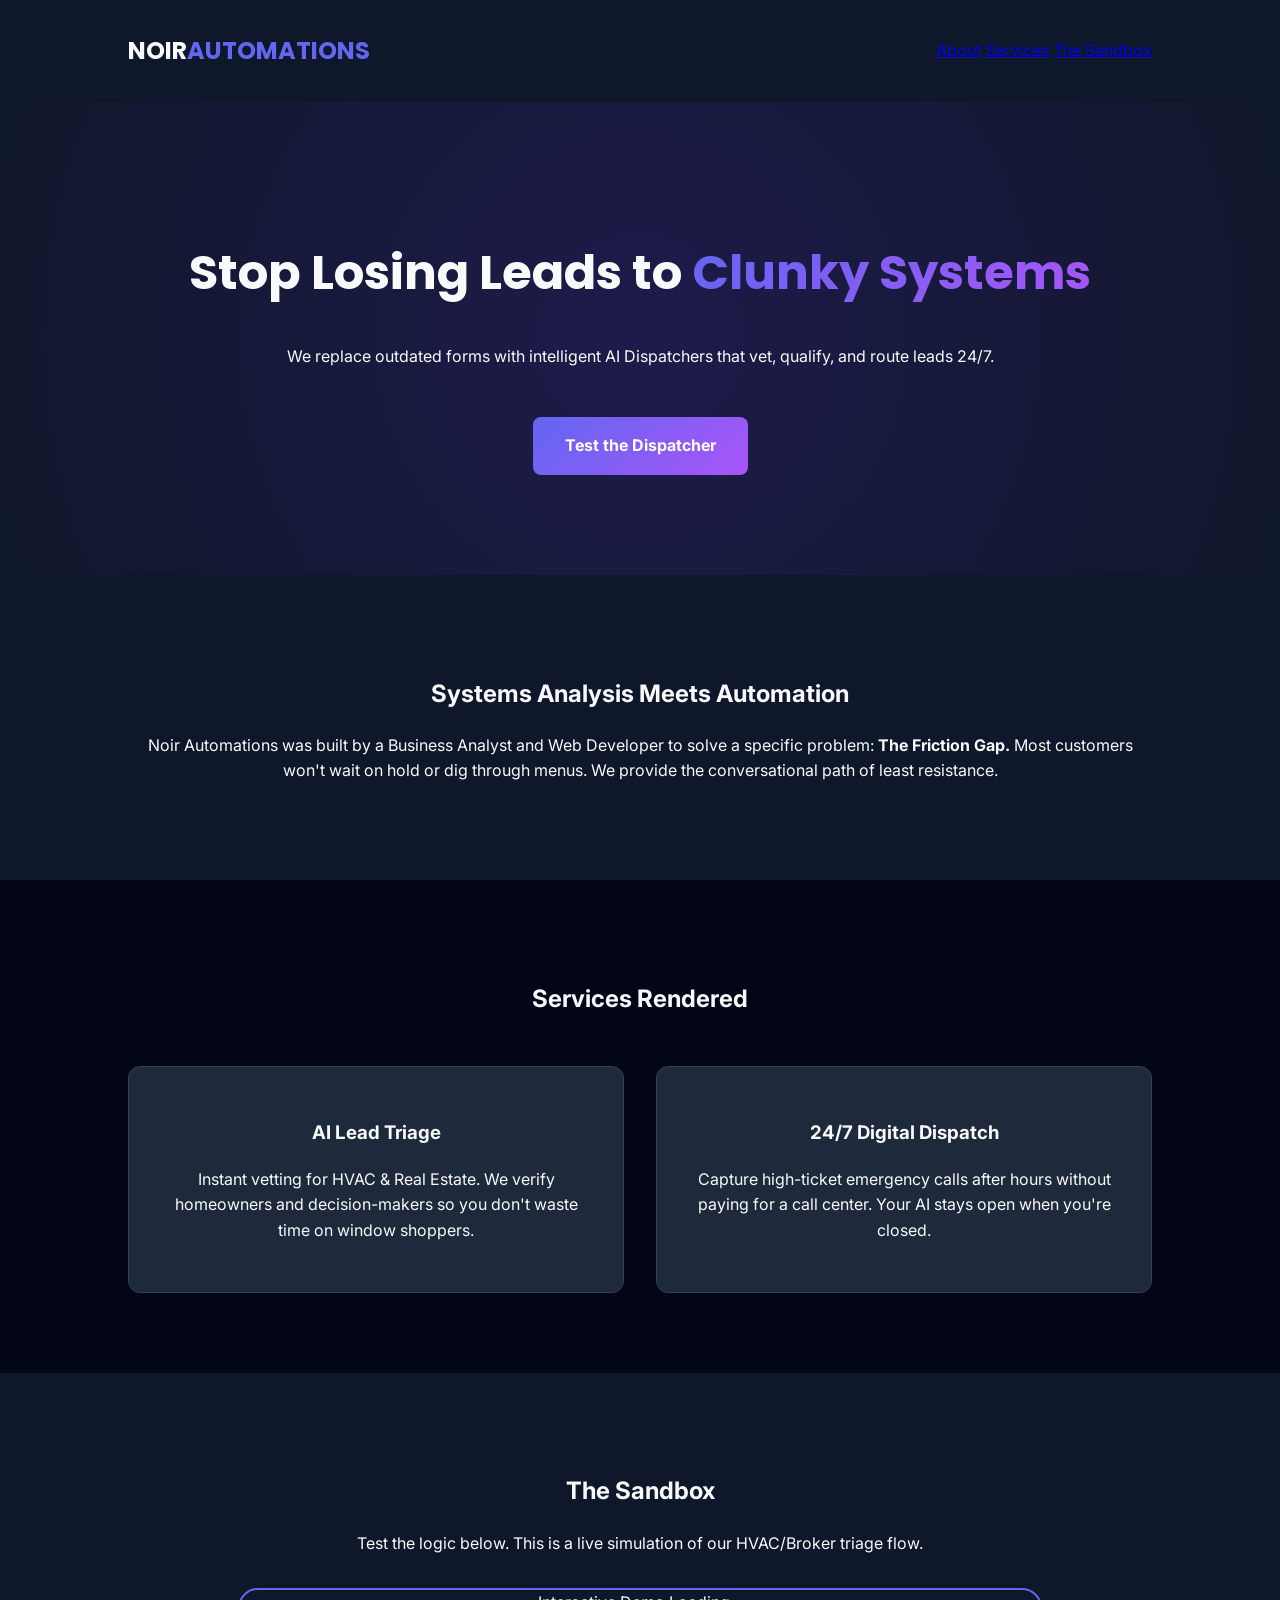
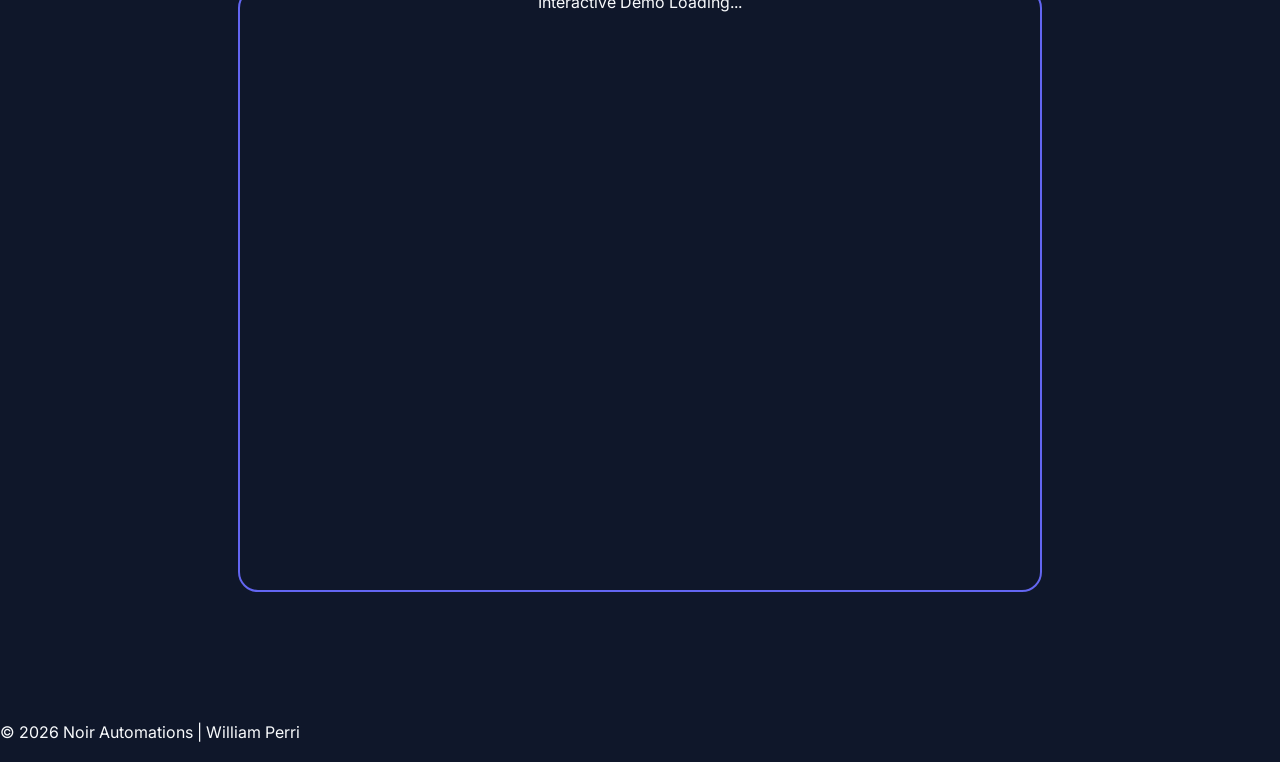
==== index.html @ 8966a221 "First official launch of Noir site" ====
<!DOCTYPE html>
<html lang="en">
<head>
    <meta charset="UTF-8">
    <meta name="viewport" content="width=device-width, initial-scale=1.0">
    <title>Noir Automations | Logic-Driven Lead Dispatch</title>
    <link rel="stylesheet" href="style.css">
    <link href="https://fonts.googleapis.com/css2?family=Inter:wght@400;700&family=Poppins:wght@600&display=swap" rel="stylesheet">
</head>
<body>
    <nav>
        <div class="logo">NOIR<span>AUTOMATIONS</span></div>
        <div class="nav-links">
            <a href="#about">About</a>
            <a href="#services">Services</a>
            <a href="#demo">The Sandbox</a>
        </div>
    </nav>

    <header class="hero">
        <h1>Stop Losing Leads to <span class="highlight">Clunky Systems</span></h1>
        <p>We replace outdated forms with intelligent AI Dispatchers that vet, qualify, and route leads 24/7.</p>
        <a href="#demo" class="btn">Test the Dispatcher</a>
    </header>

    <section id="about" class="section">
        <h2>Systems Analysis Meets Automation</h2>
        <p>Noir Automations was built by a Business Analyst and Web Developer to solve a specific problem: <strong>The Friction Gap.</strong> Most customers won't wait on hold or dig through menus. We provide the conversational path of least resistance.</p>
    </section>

    <section id="services" class="section bg-alt">
        <h2>Services Rendered</h2>
        <div class="grid">
            <div class="card">
                <h3>AI Lead Triage</h3>
                <p>Instant vetting for HVAC & Real Estate. We verify homeowners and decision-makers so you don't waste time on window shoppers.</p>
            </div>
            <div class="card">
                <h3>24/7 Digital Dispatch</h3>
                <p>Capture high-ticket emergency calls after hours without paying for a call center. Your AI stays open when you're closed.</p>
            </div>
        </div>
    </section>

    <section id="demo" class="section">
        <h2>The Sandbox</h2>
        <p>Test the logic below. This is a live simulation of our HVAC/Broker triage flow.</p>
        <div class="bot-container">
            <div id="voiceflow-demo">Interactive Demo Loading...</div>
        </div>
    </section>

    <footer>
        <p>&copy; 2026 Noir Automations | William Perri</p>
    </footer>
</body>
</html>
---- style.css ----
:root {
    --bg: #0f172a;
    --card: #1e293b;
    --accent: #6366f1;
    --text: #f8fafc;
    --gradient: linear-gradient(135deg, #6366f1 0%, #a855f7 100%);
}

body {
    background-color: var(--bg);
    color: var(--text);
    font-family: 'Inter', sans-serif;
    margin: 0;
    line-height: 1.6;
}

nav {
    display: flex;
    justify-content: space-between;
    padding: 2rem 10%;
    align-items: center;
}

.logo { font-size: 1.5rem; font-weight: bold; font-family: 'Poppins'; }
.logo span { color: var(--accent); }

.hero {
    text-align: center;
    padding: 100px 10%;
    background: radial-gradient(circle at center, #1e1b4b 0%, #0f172a 100%);
}

h1 { font-size: 3rem; font-family: 'Poppins'; }
.highlight { background: var(--gradient); -webkit-background-clip: text; -webkit-text-fill-color: transparent; }

.section { padding: 80px 10%; text-align: center; }
.bg-alt { background-color: #020617; }

.grid { display: grid; grid-template-columns: 1fr 1fr; gap: 2rem; margin-top: 3rem; }
.card { background: var(--card); padding: 2rem; border-radius: 12px; border: 1px solid #334155; }

.bot-container {
    max-width: 800px;
    height: 600px;
    margin: 2rem auto;
    border: 2px solid var(--accent);
    border-radius: 20px;
    overflow: hidden;
}

.btn {
    display: inline-block;
    padding: 1rem 2rem;
    background: var(--gradient);
    color: white;
    text-decoration: none;
    border-radius: 8px;
    font-weight: bold;
    margin-top: 2rem;
}
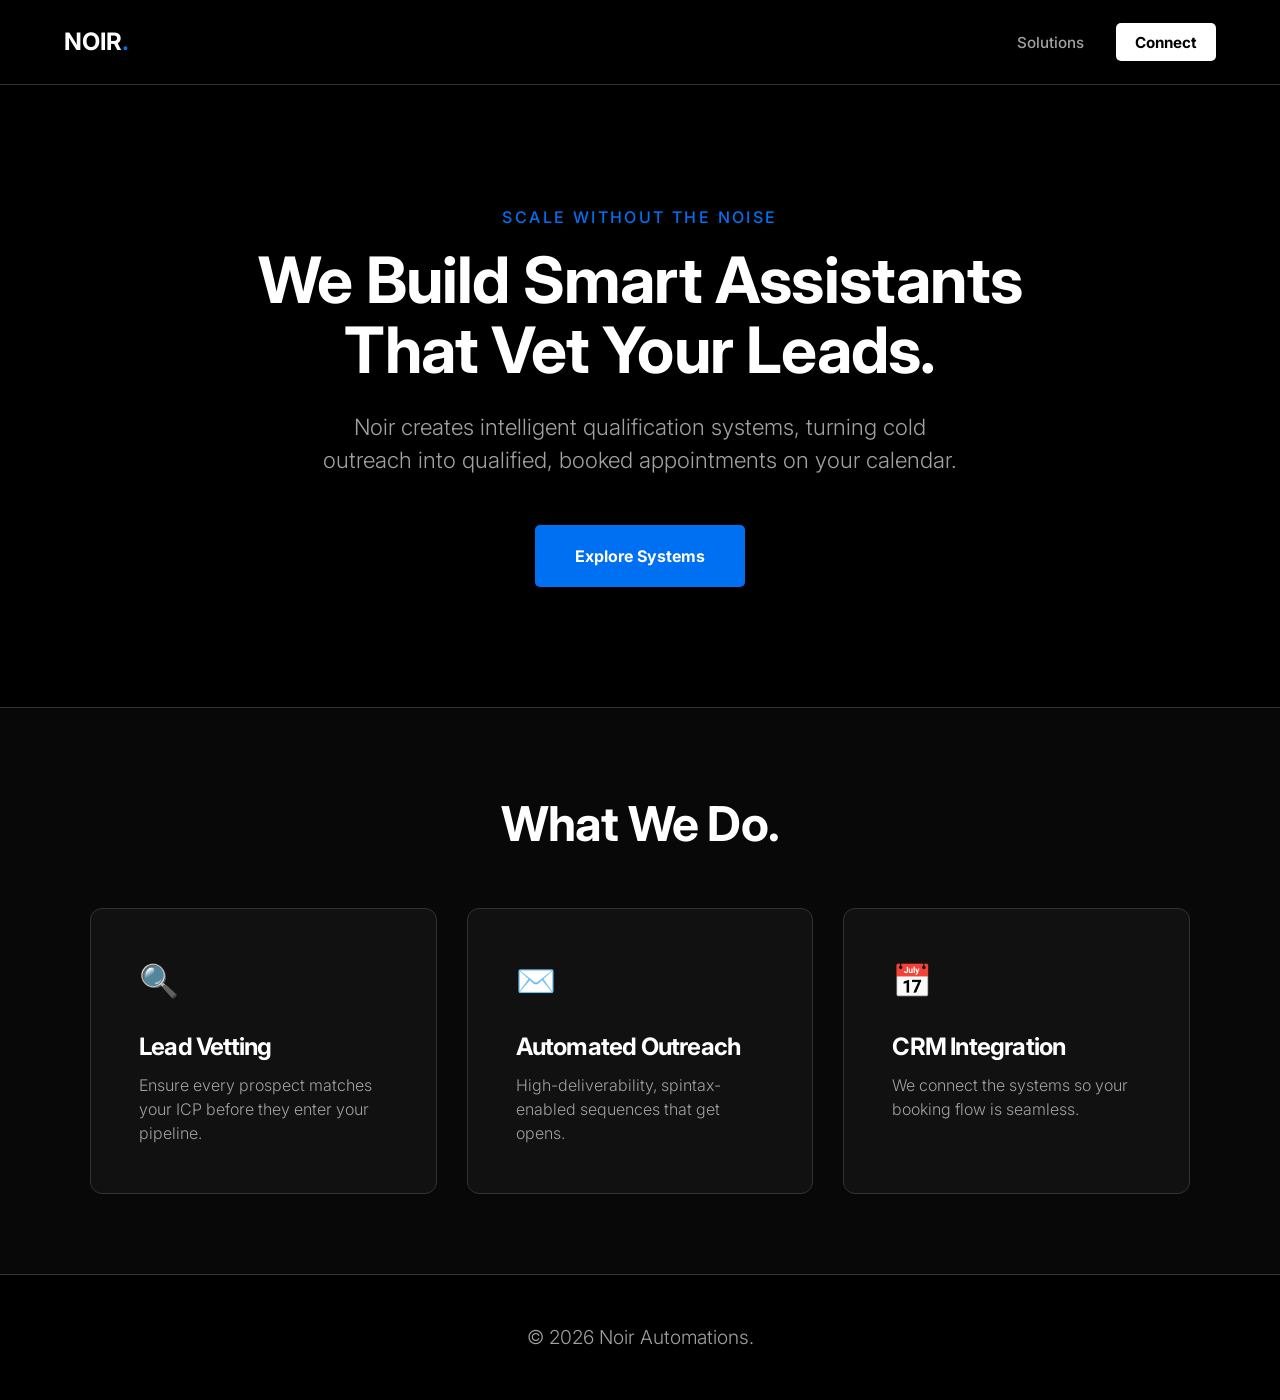
==== commit bc8ff0cb: "Applied Premium Sleek (Vercel) theme" ====
--- a/index.html
+++ b/index.html
@@ -3,55 +3,55 @@
 <head>
     <meta charset="UTF-8">
     <meta name="viewport" content="width=device-width, initial-scale=1.0">
-    <title>Noir Automations | Logic-Driven Lead Dispatch</title>
+    <title>Noir Automations | Intelligent Lead Qualification</title>
+    <link rel="preconnect" href="https://fonts.googleapis.com">
+    <link rel="preconnect" href="https://fonts.gstatic.com" crossorigin>
+    <link href="https://fonts.googleapis.com/css2?family=Inter:wght@300;500;700&display=swap" rel="stylesheet">
     <link rel="stylesheet" href="style.css">
-    <link href="https://fonts.googleapis.com/css2?family=Inter:wght@400;700&family=Poppins:wght@600&display=swap" rel="stylesheet">
 </head>
 <body>
-    <nav>
-        <div class="logo">NOIR<span>AUTOMATIONS</span></div>
-        <div class="nav-links">
-            <a href="#about">About</a>
-            <a href="#services">Services</a>
-            <a href="#demo">The Sandbox</a>
-        </div>
-    </nav>
-
-    <header class="hero">
-        <h1>Stop Losing Leads to <span class="highlight">Clunky Systems</span></h1>
-        <p>We replace outdated forms with intelligent AI Dispatchers that vet, qualify, and route leads 24/7.</p>
-        <a href="#demo" class="btn">Test the Dispatcher</a>
+    <header>
+        <nav>
+            <div class="logo">NOIR<span class="dot">.</span></div>
+            <ul>
+                <li><a href="#services">Solutions</a></li>
+                <li><a href="#contact" class="nav-cta">Connect</a></li>
+            </ul>
+        </nav>
     </header>
 
-    <section id="about" class="section">
-        <h2>Systems Analysis Meets Automation</h2>
-        <p>Noir Automations was built by a Business Analyst and Web Developer to solve a specific problem: <strong>The Friction Gap.</strong> Most customers won't wait on hold or dig through menus. We provide the conversational path of least resistance.</p>
+    <section class="hero">
+        <span class="tagline">Scale Without The Noise</span>
+        <h1>We Build Smart Assistants That Vet Your Leads.</h1>
+        <p>Noir creates intelligent qualification systems, turning cold outreach into qualified, booked appointments on your calendar.</p>
+        <div class="hero-btns">
+            <a href="#contact" class="main-cta">Explore Systems</a>
+        </div>
     </section>
 
-    <section id="services" class="section bg-alt">
-        <h2>Services Rendered</h2>
+    <section id="services" class="services">
+        <h2>What We Do.</h2>
         <div class="grid">
             <div class="card">
-                <h3>AI Lead Triage</h3>
-                <p>Instant vetting for HVAC & Real Estate. We verify homeowners and decision-makers so you don't waste time on window shoppers.</p>
+                <div class="icon">🔍</div>
+                <h3>Lead Vetting</h3>
+                <p>Ensure every prospect matches your ICP before they enter your pipeline.</p>
             </div>
             <div class="card">
-                <h3>24/7 Digital Dispatch</h3>
-                <p>Capture high-ticket emergency calls after hours without paying for a call center. Your AI stays open when you're closed.</p>
+                <div class="icon">✉️</div>
+                <h3>Automated Outreach</h3>
+                <p>High-deliverability, spintax-enabled sequences that get opens.</p>
+            </div>
+            <div class="card">
+                <div class="icon">📅</div>
+                <h3>CRM Integration</h3>
+                <p>We connect the systems so your booking flow is seamless.</p>
             </div>
         </div>
     </section>
 
-    <section id="demo" class="section">
-        <h2>The Sandbox</h2>
-        <p>Test the logic below. This is a live simulation of our HVAC/Broker triage flow.</p>
-        <div class="bot-container">
-            <div id="voiceflow-demo">Interactive Demo Loading...</div>
-        </div>
-    </section>
-
-    <footer>
-        <p>&copy; 2026 Noir Automations | William Perri</p>
+    <footer id="contact">
+        <p>&copy; 2026 Noir Automations.</p>
     </footer>
 </body>
 </html>
--- a/style.css
+++ b/style.css
@@ -1,60 +1,58 @@
 :root {
-    --bg: #0f172a;
-    --card: #1e293b;
-    --accent: #6366f1;
-    --text: #f8fafc;
-    --gradient: linear-gradient(135deg, #6366f1 0%, #a855f7 100%);
+    /* Premium Sleek Palette */
+    --bg: #000000;
+    --card-bg: #111111;
+    --text-primary: #ffffff;
+    --text-secondary: #a1a1a1;
+    --accent: #0070f3; /* Electric Blue */
+    --border: #333333;
+}
+
+* {
+    box-sizing: border-box;
+    margin: 0;
+    padding: 0;
 }
 
 body {
     background-color: var(--bg);
-    color: var(--text);
+    color: var(--text-primary);
     font-family: 'Inter', sans-serif;
-    margin: 0;
-    line-height: 1.6;
+    line-height: 1.5;
+    -webkit-font-smoothing: antialiased;
 }
 
-nav {
-    display: flex;
-    justify-content: space-between;
-    padding: 2rem 10%;
-    align-items: center;
-}
+/* Typography Details */
+h1, h2, h3 { font-weight: 700; letter-spacing: -0.05rem; }
+h1 { font-size: 4rem; max-width: 900px; margin: 0 auto 1.5rem; line-height: 1.1; }
+h2 { font-size: 3rem; text-align: center; margin-bottom: 3rem; }
+p { color: var(--text-secondary); font-weight: 300; font-size: 1.2rem; }
 
-.logo { font-size: 1.5rem; font-weight: bold; font-family: 'Poppins'; }
-.logo span { color: var(--accent); }
+/* Navigation */
+nav { display: flex; justify-content: space-between; padding: 1.5rem 5%; align-items: center; border-bottom: 1px solid var(--border); }
+.logo { font-size: 1.5rem; font-weight: 700; color: var(--text-primary); }
+.logo .dot { color: var(--accent); }
+nav ul { list-style: none; display: flex; gap: 2rem; align-items: center; }
+nav a { text-decoration: none; color: var(--text-secondary); font-size: 0.95rem; font-weight: 500; transition: color 0.3s; }
+nav a:hover { color: var(--text-primary); }
+nav .nav-cta { background: var(--text-primary); color: var(--bg); padding: 0.6rem 1.2rem; border-radius: 5px; font-weight: 700; }
 
-.hero {
-    text-align: center;
-    padding: 100px 10%;
-    background: radial-gradient(circle at center, #1e1b4b 0%, #0f172a 100%);
-}
+/* Hero Section */
+.hero { text-align: center; padding: 120px 5%; display: flex; flex-direction: column; align-items: center; }
+.hero p { max-width: 650px; margin-bottom: 3rem; font-size: 1.4rem;}
+.tagline { color: var(--accent); font-weight: 500; font-size: 1rem; text-transform: uppercase; letter-spacing: 0.15rem; margin-bottom: 1rem; }
+.hero-btns { display: flex; gap: 1rem; }
+.main-cta { background: var(--accent); color: white; padding: 1.2rem 2.5rem; text-decoration: none; border-radius: 5px; font-weight: 700; transition: background 0.3s; }
+.main-cta:hover { background: #0056b3; }
 
-h1 { font-size: 3rem; font-family: 'Poppins'; }
-.highlight { background: var(--gradient); -webkit-background-clip: text; -webkit-text-fill-color: transparent; }
+/* Services Grid */
+.services { padding: 80px 5%; background-color: #080808; border-top: 1px solid var(--border); }
+.grid { display: grid; grid-template-columns: repeat(auto-fit, minmax(300px, 1fr)); gap: 30px; width: 100%; max-width: 1100px; margin: 0 auto; }
+.card { background: var(--card-bg); padding: 3rem; border-radius: 12px; border: 1px solid var(--border); transition: transform 0.3s, border-color 0.3s; }
+.card:hover { transform: translateY(-5px); border-color: var(--accent); }
+.card .icon { font-size: 2rem; margin-bottom: 1.5rem; }
+.card h3 { font-size: 1.5rem; margin-bottom: 0.5rem; }
+.card p { font-size: 1rem; }
 
-.section { padding: 80px 10%; text-align: center; }
-.bg-alt { background-color: #020617; }
-
-.grid { display: grid; grid-template-columns: 1fr 1fr; gap: 2rem; margin-top: 3rem; }
-.card { background: var(--card); padding: 2rem; border-radius: 12px; border: 1px solid #334155; }
-
-.bot-container {
-    max-width: 800px;
-    height: 600px;
-    margin: 2rem auto;
-    border: 2px solid var(--accent);
-    border-radius: 20px;
-    overflow: hidden;
-}
-
-.btn {
-    display: inline-block;
-    padding: 1rem 2rem;
-    background: var(--gradient);
-    color: white;
-    text-decoration: none;
-    border-radius: 8px;
-    font-weight: bold;
-    margin-top: 2rem;
-}
+/* Footer */
+footer { text-align: center; padding: 3rem; border-top: 1px solid var(--border); color: var(--text-secondary); font-size: 0.9rem;}
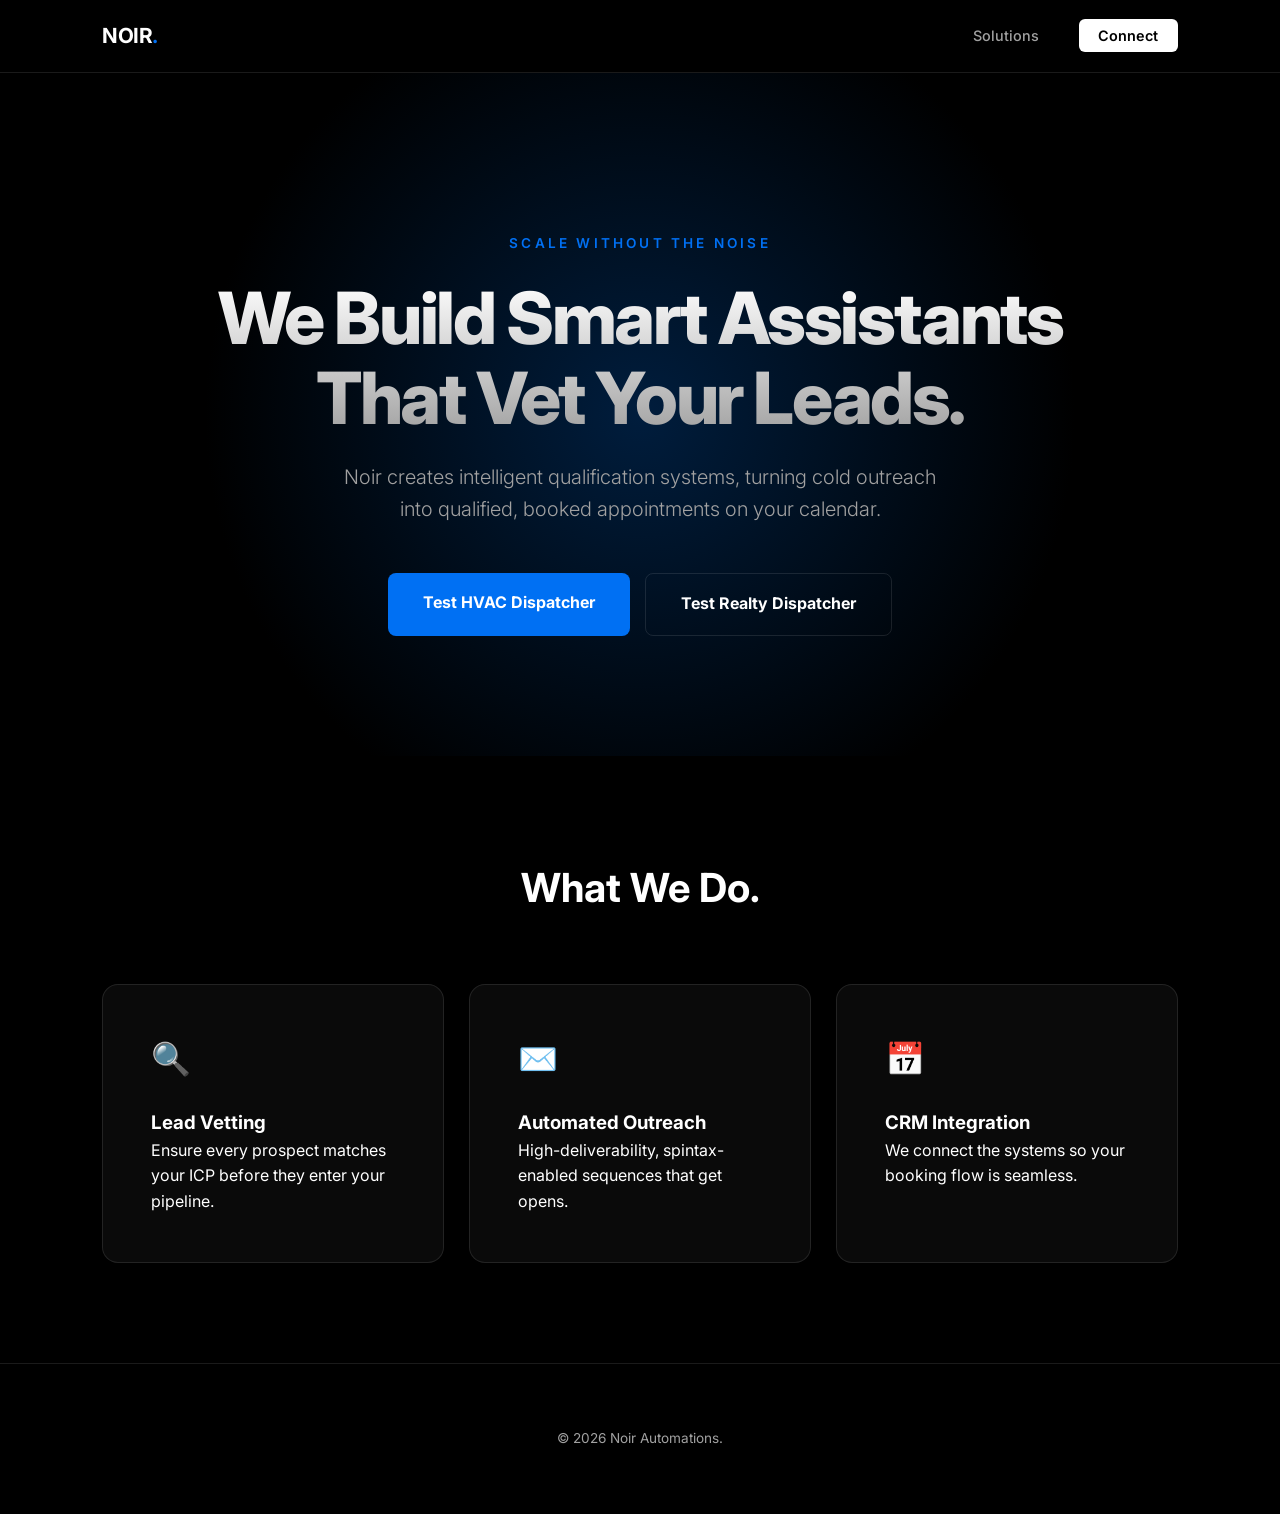
==== commit 249379cd: "Created dedicated HVAC testing lab" ====
--- a/index.html
+++ b/index.html
@@ -25,7 +25,8 @@
         <h1>We Build Smart Assistants That Vet Your Leads.</h1>
         <p>Noir creates intelligent qualification systems, turning cold outreach into qualified, booked appointments on your calendar.</p>
         <div class="hero-btns">
-            <a href="#contact" class="main-cta">Explore Systems</a>
+            <a href="hvac.html" class="main-cta">Test HVAC Dispatcher</a>
+            <a href="realty.html" class="main-cta secondary">Test Realty Dispatcher</a>
         </div>
     </section>
 
--- a/style.css
+++ b/style.css
@@ -1,58 +1,198 @@
 :root {
-    /* Premium Sleek Palette */
+    /* Premium Noir Palette */
     --bg: #000000;
-    --card-bg: #111111;
+    --card-bg: #0a0a0a;
     --text-primary: #ffffff;
     --text-secondary: #a1a1a1;
-    --accent: #0070f3; /* Electric Blue */
-    --border: #333333;
+    --accent: #0070f3;
+    --border: rgba(255, 255, 255, 0.1);
 }
 
 * {
     box-sizing: border-box;
     margin: 0;
     padding: 0;
+    scroll-behavior: smooth;
 }
 
 body {
     background-color: var(--bg);
     color: var(--text-primary);
     font-family: 'Inter', sans-serif;
-    line-height: 1.5;
+    line-height: 1.6;
     -webkit-font-smoothing: antialiased;
+    overflow-x: hidden;
 }
 
-/* Typography Details */
-h1, h2, h3 { font-weight: 700; letter-spacing: -0.05rem; }
-h1 { font-size: 4rem; max-width: 900px; margin: 0 auto 1.5rem; line-height: 1.1; }
-h2 { font-size: 3rem; text-align: center; margin-bottom: 3rem; }
-p { color: var(--text-secondary); font-weight: 300; font-size: 1.2rem; }
+/* Header & Nav */
+header {
+    position: sticky;
+    top: 0;
+    z-index: 1000;
+    background: rgba(0, 0, 0, 0.8);
+    backdrop-filter: blur(12px);
+    -webkit-backdrop-filter: blur(12px);
+    border-bottom: 1px solid var(--border);
+}
 
-/* Navigation */
-nav { display: flex; justify-content: space-between; padding: 1.5rem 5%; align-items: center; border-bottom: 1px solid var(--border); }
-.logo { font-size: 1.5rem; font-weight: 700; color: var(--text-primary); }
+nav {
+    display: flex;
+    justify-content: space-between;
+    padding: 1.2rem 8%;
+    align-items: center;
+    max-width: 1400px;
+    margin: 0 auto;
+}
+
+.logo {
+    font-size: 1.3rem;
+    font-weight: 700;
+    letter-spacing: -0.5px;
+}
+
 .logo .dot { color: var(--accent); }
-nav ul { list-style: none; display: flex; gap: 2rem; align-items: center; }
-nav a { text-decoration: none; color: var(--text-secondary); font-size: 0.95rem; font-weight: 500; transition: color 0.3s; }
+
+nav ul { list-style: none; display: flex; gap: 2.5rem; align-items: center; }
+
+nav a {
+    text-decoration: none;
+    color: var(--text-secondary);
+    font-size: 0.9rem;
+    font-weight: 500;
+    transition: color 0.3s;
+}
+
 nav a:hover { color: var(--text-primary); }
-nav .nav-cta { background: var(--text-primary); color: var(--bg); padding: 0.6rem 1.2rem; border-radius: 5px; font-weight: 700; }
+
+.nav-cta {
+    background: var(--text-primary);
+    color: var(--bg) !important;
+    padding: 0.5rem 1.2rem;
+    border-radius: 6px;
+    font-weight: 600;
+}
 
 /* Hero Section */
-.hero { text-align: center; padding: 120px 5%; display: flex; flex-direction: column; align-items: center; }
-.hero p { max-width: 650px; margin-bottom: 3rem; font-size: 1.4rem;}
-.tagline { color: var(--accent); font-weight: 500; font-size: 1rem; text-transform: uppercase; letter-spacing: 0.15rem; margin-bottom: 1rem; }
-.hero-btns { display: flex; gap: 1rem; }
-.main-cta { background: var(--accent); color: white; padding: 1.2rem 2.5rem; text-decoration: none; border-radius: 5px; font-weight: 700; transition: background 0.3s; }
-.main-cta:hover { background: #0056b3; }
+.hero {
+    text-align: center;
+    padding: 160px 5% 120px;
+    display: flex;
+    flex-direction: column;
+    align-items: center;
+    background: radial-gradient(circle at center, #001d3d 0%, #000000 60%);
+}
 
-/* Services Grid */
-.services { padding: 80px 5%; background-color: #080808; border-top: 1px solid var(--border); }
-.grid { display: grid; grid-template-columns: repeat(auto-fit, minmax(300px, 1fr)); gap: 30px; width: 100%; max-width: 1100px; margin: 0 auto; }
-.card { background: var(--card-bg); padding: 3rem; border-radius: 12px; border: 1px solid var(--border); transition: transform 0.3s, border-color 0.3s; }
-.card:hover { transform: translateY(-5px); border-color: var(--accent); }
-.card .icon { font-size: 2rem; margin-bottom: 1.5rem; }
-.card h3 { font-size: 1.5rem; margin-bottom: 0.5rem; }
-.card p { font-size: 1rem; }
+.tagline {
+    color: var(--accent);
+    font-weight: 600;
+    font-size: 0.85rem;
+    text-transform: uppercase;
+    letter-spacing: 0.2rem;
+    margin-bottom: 1.5rem;
+}
 
-/* Footer */
-footer { text-align: center; padding: 3rem; border-top: 1px solid var(--border); color: var(--text-secondary); font-size: 0.9rem;}
+h1 {
+    font-size: 4.5rem;
+    font-weight: 800;
+    letter-spacing: -0.15rem;
+    line-height: 1.1;
+    margin-bottom: 1.5rem;
+    max-width: 900px;
+    background: linear-gradient(180deg, #FFFFFF 0%, #a1a1a1 100%);
+    -webkit-background-clip: text;
+    -webkit-text-fill-color: transparent;
+}
+
+.hero p {
+    color: var(--text-secondary);
+    max-width: 600px;
+    margin-bottom: 3rem;
+    font-size: 1.25rem;
+    font-weight: 300;
+}
+
+/* Dual Button Styling */
+.hero-btns {
+    display: flex;
+    gap: 15px;
+    justify-content: center;
+}
+
+.main-cta {
+    background: var(--accent);
+    color: white;
+    padding: 1.1rem 2.2rem;
+    text-decoration: none;
+    border-radius: 8px;
+    font-weight: 700;
+    transition: all 0.3s cubic-bezier(0.4, 0, 0.2, 1);
+}
+
+.main-cta:hover {
+    transform: translateY(-3px);
+    box-shadow: 0 12px 30px rgba(0, 112, 243, 0.4);
+}
+
+.main-cta.secondary {
+    background: transparent;
+    border: 1px solid var(--border);
+    color: var(--text-primary);
+}
+
+.main-cta.secondary:hover {
+    background: rgba(255, 255, 255, 0.05);
+    border-color: var(--text-primary);
+    box-shadow: none;
+}
+
+/* Services Section */
+.services {
+    padding: 100px 8%;
+}
+
+h2 {
+    font-size: 2.5rem;
+    text-align: center;
+    margin-bottom: 4rem;
+}
+
+.grid {
+    display: grid;
+    grid-template-columns: repeat(auto-fit, minmax(300px, 1fr));
+    gap: 25px;
+    max-width: 1200px;
+    margin: 0 auto;
+}
+
+.card {
+    background: var(--card-bg);
+    padding: 3rem;
+    border-radius: 16px;
+    border: 1px solid var(--border);
+    transition: all 0.4s ease;
+}
+
+.card:hover {
+    border-color: var(--accent);
+    transform: translateY(-8px);
+}
+
+.icon { font-size: 2rem; margin-bottom: 1.5rem; display: block; }
+
+footer {
+    text-align: center;
+    padding: 4rem;
+    border-top: 1px solid var(--border);
+    color: var(--text-secondary);
+    font-size: 0.85rem;
+}
+
+/* Mobile Responsiveness */
+@media (max-width: 768px) {
+    h1 { font-size: 2.8rem; }
+    .hero-btns {
+        flex-direction: column;
+        width: 100%;
+        max-width: 300px;
+    }
+}
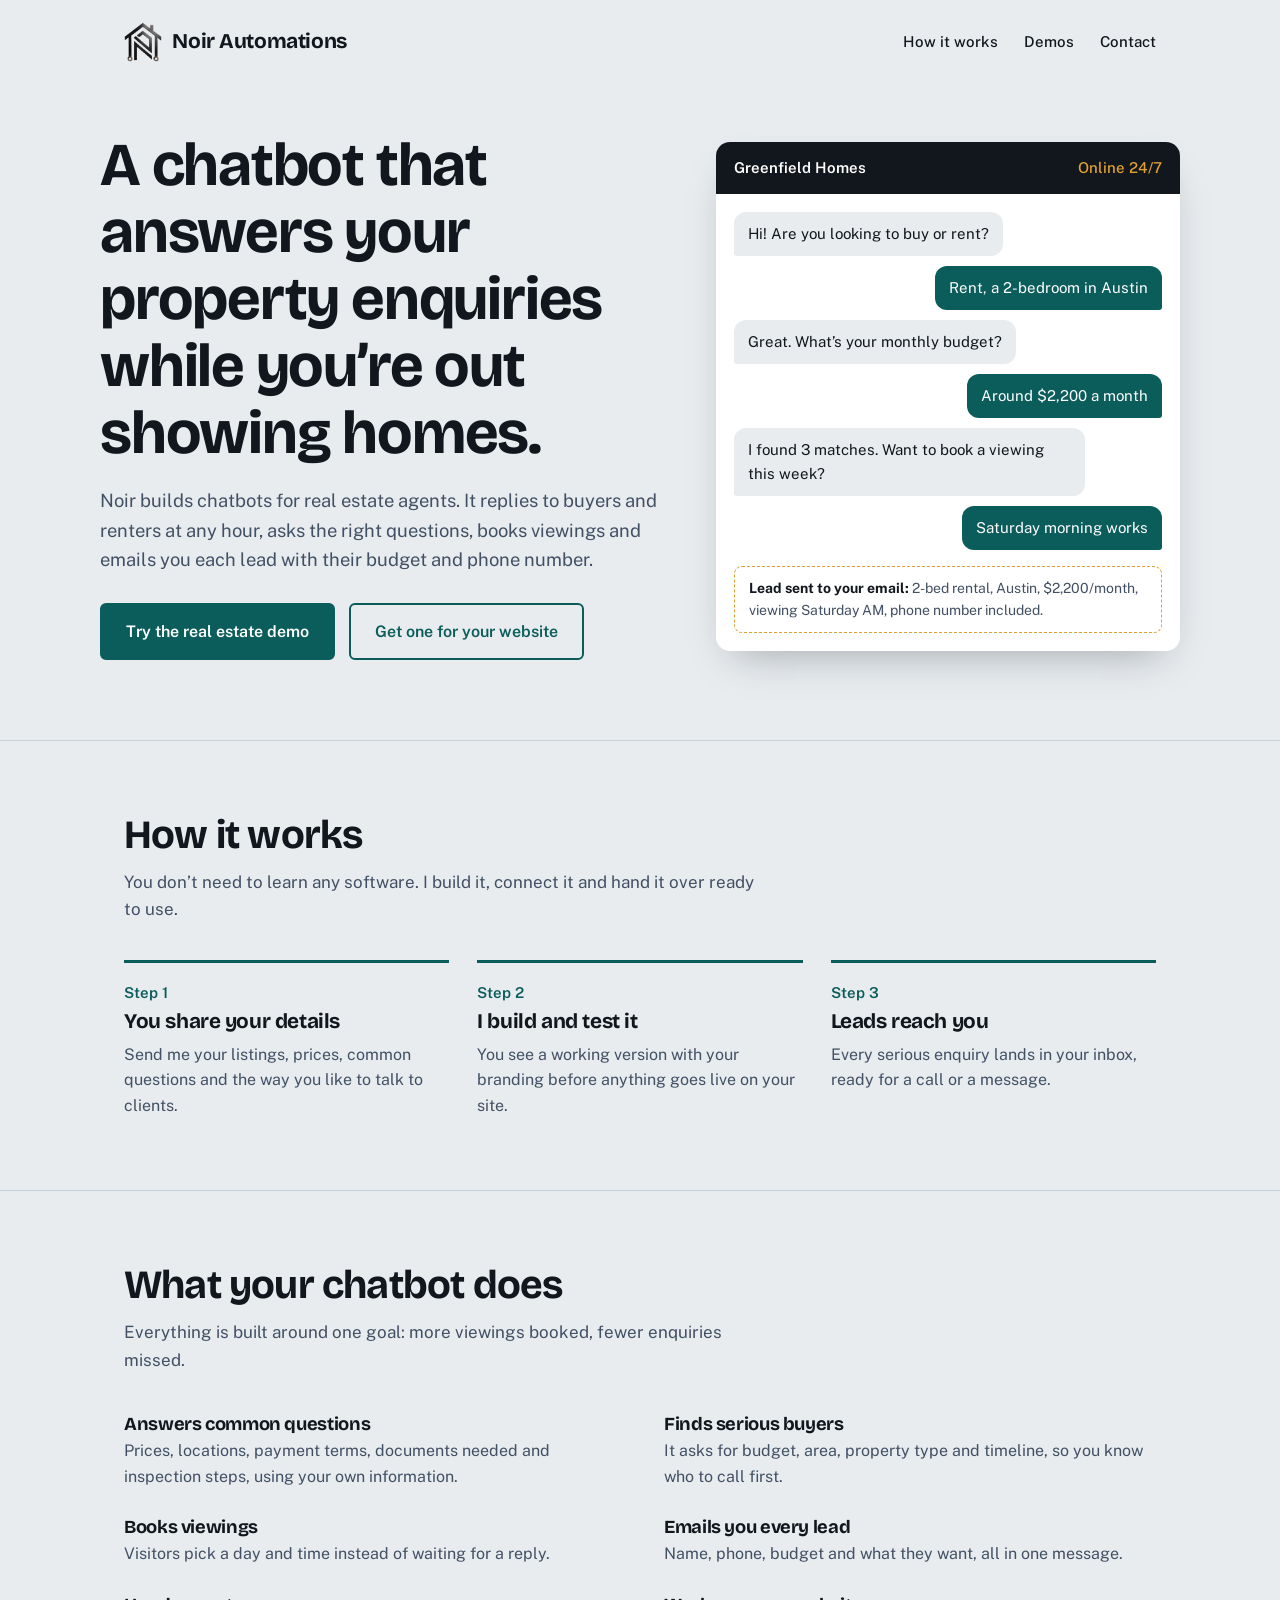
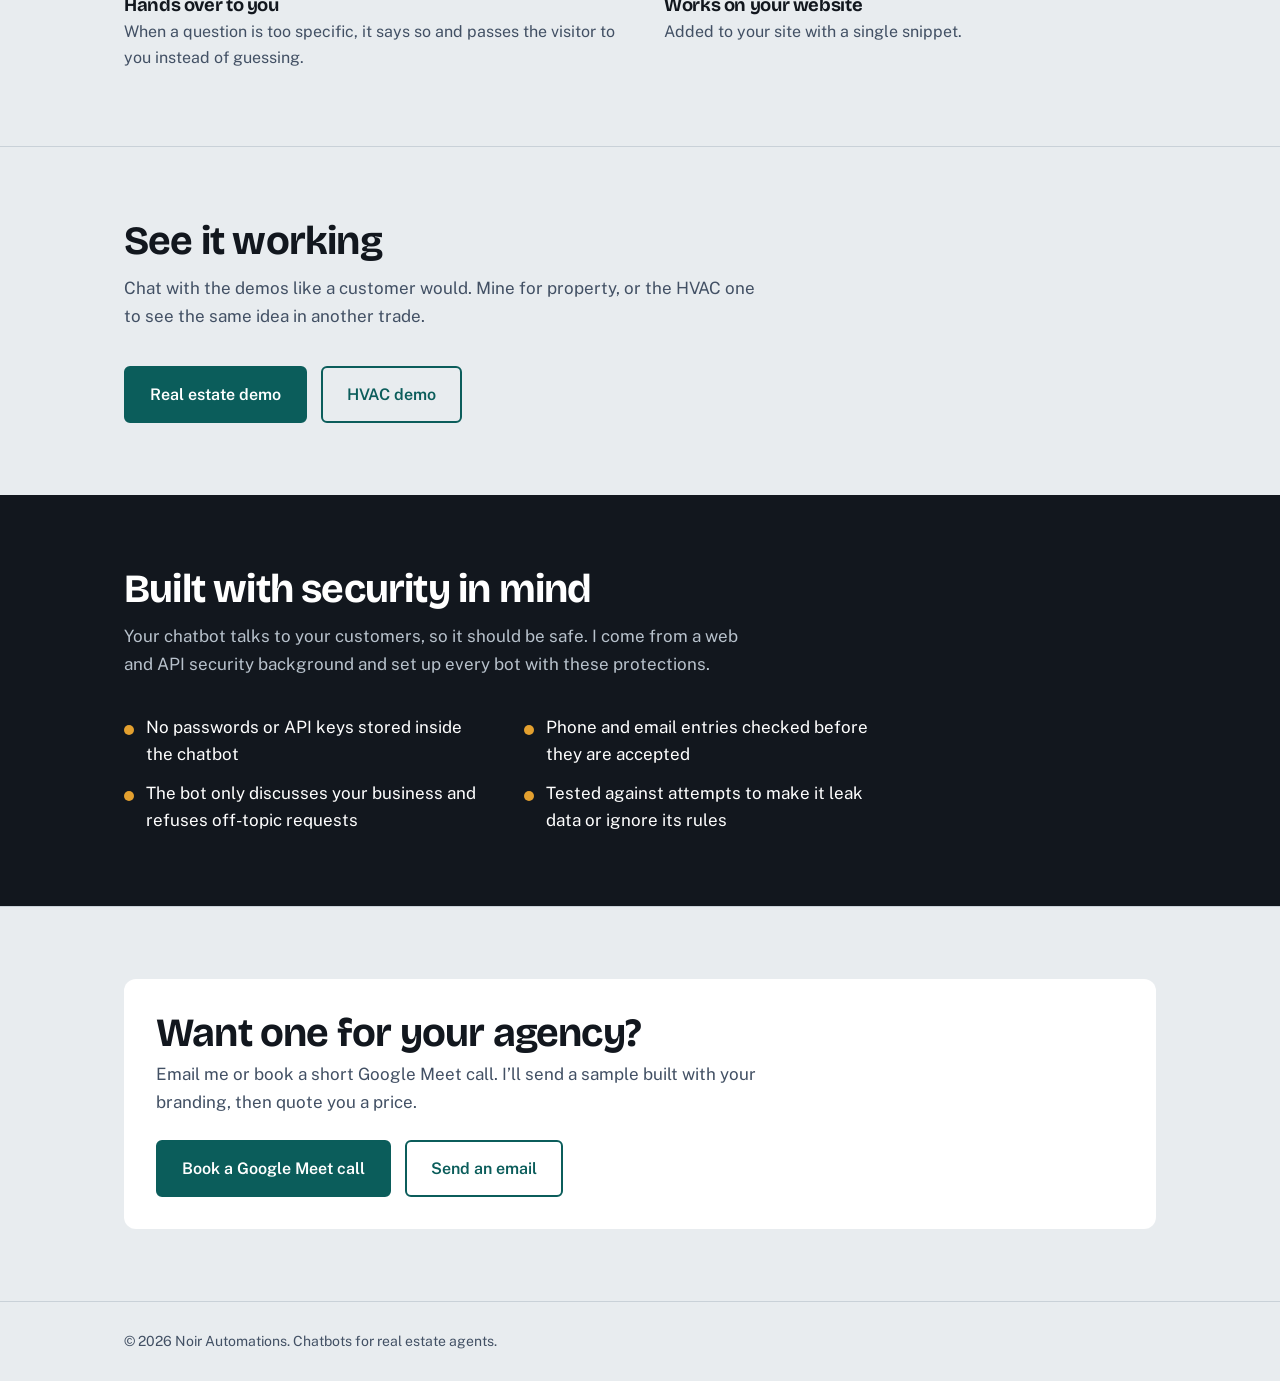
==== commit 1068a645: "Add redefined index and logo" ====
--- a/index.html
+++ b/index.html
@@ -1,58 +1,184 @@
 <!DOCTYPE html>
 <html lang="en">
 <head>
-    <meta charset="UTF-8">
-    <meta name="viewport" content="width=device-width, initial-scale=1.0">
-    <title>Noir Automations | Intelligent Lead Qualification</title>
-    <link rel="preconnect" href="https://fonts.googleapis.com">
-    <link rel="preconnect" href="https://fonts.gstatic.com" crossorigin>
-    <link href="https://fonts.googleapis.com/css2?family=Inter:wght@300;500;700&display=swap" rel="stylesheet">
-    <link rel="stylesheet" href="style.css">
+<meta charset="utf-8">
+<meta name="viewport" content="width=device-width, initial-scale=1">
+<title>Noir Automations | Chatbots for Real Estate Agents</title>
+<meta name="description" content="A chatbot for your website that answers property enquiries 24/7, qualifies buyers and renters, books viewings and emails you every lead.">
+<link rel="preconnect" href="https://fonts.googleapis.com">
+<link rel="preconnect" href="https://fonts.gstatic.com" crossorigin>
+<link href="https://fonts.googleapis.com/css2?family=Bricolage+Grotesque:opsz,wght@12..96,500;12..96,700&family=Public+Sans:wght@400;500;600&display=swap" rel="stylesheet">
+<style>
+:root{
+  --paper:#E8ECEF; --ink:#12171E; --slate:#425064; --teal:#0B5D5B; --teal-d:#084543;
+  --amber:#E3A02F; --white:#FFFFFF; --line:#C9D1D8;
+  --display:'Bricolage Grotesque','Segoe UI',system-ui,sans-serif;
+  --body:'Public Sans','Segoe UI',system-ui,sans-serif;
+}
+*{box-sizing:border-box;margin:0;padding:0}
+html{scroll-behavior:smooth}
+body{font-family:var(--body);background:var(--paper);color:var(--ink);line-height:1.6;font-size:17px}
+a{color:inherit}
+:focus-visible{outline:3px solid var(--amber);outline-offset:3px}
+.wrap{max-width:1080px;margin:0 auto;padding:0 24px}
+header{padding:22px 0}
+header .wrap{display:flex;justify-content:space-between;align-items:center;gap:16px}
+.logo{display:flex;align-items:center;gap:10px;font-family:var(--display);font-weight:700;font-size:21px;text-decoration:none;letter-spacing:-.02em}
+nav a{margin-left:22px;text-decoration:none;font-weight:500;font-size:15px}
+nav a:hover{text-decoration:underline}
+.btn{display:inline-block;padding:14px 24px;border-radius:6px;font-weight:600;text-decoration:none;font-size:16px;border:2px solid var(--teal);background:var(--teal);color:var(--white)}
+.btn:hover{background:var(--teal-d);border-color:var(--teal-d)}
+.btn.alt{background:transparent;color:var(--teal)}
+.btn.alt:hover{background:var(--teal);color:var(--white)}
+h1,h2,h3{font-family:var(--display);line-height:1.1;letter-spacing:-.02em}
+.hero{display:grid;grid-template-columns:1.1fr .9fr;gap:48px;align-items:center;padding:48px 0 80px}
+.hero h1{font-size:clamp(2.3rem,5vw,3.8rem);font-weight:700;margin-bottom:20px}
+.hero p.lead{font-size:1.15rem;color:var(--slate);max-width:34em;margin-bottom:28px}
+.actions{display:flex;gap:14px;flex-wrap:wrap}
+.chat{background:var(--white);border-radius:14px;box-shadow:0 18px 40px -18px rgba(18,23,30,.35);overflow:hidden}
+.chat-top{background:var(--ink);color:var(--white);padding:14px 18px;font-weight:600;font-size:15px;display:flex;justify-content:space-between}
+.chat-top span{color:var(--amber);font-weight:500}
+.chat-body{padding:18px;display:flex;flex-direction:column;gap:10px;font-size:15px}
+.msg{padding:10px 14px;border-radius:12px;max-width:82%}
+.bot{background:var(--paper);align-self:flex-start;border-bottom-left-radius:3px}
+.you{background:var(--teal);color:var(--white);align-self:flex-end;border-bottom-right-radius:3px}
+.sent{margin-top:6px;border:1.5px dashed var(--amber);border-radius:8px;padding:10px 14px;font-size:14px;color:var(--slate)}
+.sent strong{color:var(--ink)}
+section{padding:72px 0;border-top:1px solid var(--line)}
+section h2{font-size:clamp(1.8rem,3.4vw,2.5rem);margin-bottom:12px}
+section .sub{color:var(--slate);max-width:38em;margin-bottom:36px}
+.steps{display:grid;grid-template-columns:repeat(3,1fr);gap:28px;list-style:none;counter-reset:s}
+.steps li{counter-increment:s;padding-top:18px;border-top:3px solid var(--teal)}
+.steps li::before{content:"Step " counter(s);display:block;font-weight:600;color:var(--teal);margin-bottom:6px;font-size:15px}
+.steps h3{font-size:1.3rem;margin-bottom:8px}
+.grid2{display:grid;grid-template-columns:1fr 1fr;gap:20px 48px}
+.grid2 div{padding:4px 0}
+.grid2 h3{font-size:1.15rem;margin-bottom:4px}
+.grid2 p,.steps p{color:var(--slate);font-size:16px}
+.demos{display:flex;gap:14px;flex-wrap:wrap}
+.secure{background:var(--ink);color:var(--white);border-top:none}
+.secure .sub{color:#B8C2CC}
+.secure ul{list-style:none;display:grid;grid-template-columns:1fr 1fr;gap:12px 40px;max-width:760px}
+.secure li{padding-left:22px;position:relative}
+.secure li::before{content:"";position:absolute;left:0;top:.65em;width:10px;height:10px;border-radius:50%;background:var(--amber)}
+.contact .box{background:var(--white);border-radius:12px;padding:32px;display:flex;justify-content:space-between;gap:24px;align-items:center;flex-wrap:wrap}
+.contact h2{margin-bottom:6px}
+footer{padding:28px 0;color:var(--slate);font-size:14px;border-top:1px solid var(--line)}
+@media(max-width:820px){
+  .hero,.steps,.grid2,.secure ul{grid-template-columns:1fr}
+  .hero{padding:24px 0 56px;gap:36px}
+  nav a{margin-left:14px}
+  section{padding:56px 0}
+}
+@media(prefers-reduced-motion:reduce){html{scroll-behavior:auto}}
+</style>
 </head>
 <body>
-    <header>
-        <nav>
-            <div class="logo">NOIR<span class="dot">.</span></div>
-            <ul>
-                <li><a href="#services">Solutions</a></li>
-                <li><a href="#contact" class="nav-cta">Connect</a></li>
-            </ul>
-        </nav>
-    </header>
+<header>
+  <div class="wrap">
+    <a class="logo" href="#top"><img src="logo.png" alt="" height="40" style="width:auto">Noir Automations</a>
+    <nav aria-label="Main">
+      <a href="#how">How it works</a>
+      <a href="#demos">Demos</a>
+      <a href="#contact">Contact</a>
+    </nav>
+  </div>
+</header>
 
-    <section class="hero">
-        <span class="tagline">Scale Without The Noise</span>
-        <h1>We Build Smart Assistants That Vet Your Leads.</h1>
-        <p>Noir creates intelligent qualification systems, turning cold outreach into qualified, booked appointments on your calendar.</p>
-        <div class="hero-btns">
-            <a href="hvac.html" class="main-cta">Test HVAC Dispatcher</a>
-            <a href="realty.html" class="main-cta secondary">Test Realty Dispatcher</a>
+<main id="top">
+  <div class="wrap hero">
+    <div>
+      <h1>A chatbot that answers your property enquiries while you’re out showing homes.</h1>
+      <p class="lead">Noir builds chatbots for real estate agents. It replies to buyers and renters at any hour, asks the right questions, books viewings and emails you each lead with their budget and phone number.</p>
+      <div class="actions">
+        <a class="btn" href="realty.html">Try the real estate demo</a>
+        <a class="btn alt" href="#contact">Get one for your website</a>
+      </div>
+    </div>
+    <div class="chat" aria-label="Example conversation between a buyer and the chatbot">
+      <div class="chat-top">Greenfield Homes <span>Online 24/7</span></div>
+      <div class="chat-body">
+        <div class="msg bot">Hi! Are you looking to buy or rent?</div>
+        <div class="msg you">Rent, a 2-bedroom in Austin</div>
+        <div class="msg bot">Great. What’s your monthly budget?</div>
+        <div class="msg you">Around $2,200 a month</div>
+        <div class="msg bot">I found 3 matches. Want to book a viewing this week?</div>
+        <div class="msg you">Saturday morning works</div>
+        <div class="sent"><strong>Lead sent to your email:</strong> 2-bed rental, Austin, $2,200/month, viewing Saturday AM, phone number included.</div>
+      </div>
+    </div>
+  </div>
+
+  <section id="how">
+    <div class="wrap">
+      <h2>How it works</h2>
+      <p class="sub">You don’t need to learn any software. I build it, connect it and hand it over ready to use.</p>
+      <ol class="steps">
+        <li><h3>You share your details</h3><p>Send me your listings, prices, common questions and the way you like to talk to clients.</p></li>
+        <li><h3>I build and test it</h3><p>You see a working version with your branding before anything goes live on your site.</p></li>
+        <li><h3>Leads reach you</h3><p>Every serious enquiry lands in your inbox, ready for a call or a message.</p></li>
+      </ol>
+    </div>
+  </section>
+
+  <section>
+    <div class="wrap">
+      <h2>What your chatbot does</h2>
+      <p class="sub">Everything is built around one goal: more viewings booked, fewer enquiries missed.</p>
+      <div class="grid2">
+        <div><h3>Answers common questions</h3><p>Prices, locations, payment terms, documents needed and inspection steps, using your own information.</p></div>
+        <div><h3>Finds serious buyers</h3><p>It asks for budget, area, property type and timeline, so you know who to call first.</p></div>
+        <div><h3>Books viewings</h3><p>Visitors pick a day and time instead of waiting for a reply.</p></div>
+        <div><h3>Emails you every lead</h3><p>Name, phone, budget and what they want, all in one message.</p></div>
+        <div><h3>Hands over to you</h3><p>When a question is too specific, it says so and passes the visitor to you instead of guessing.</p></div>
+        <div><h3>Works on your website</h3><p>Added to your site with a single snippet.</p></div>
+      </div>
+    </div>
+  </section>
+
+  <section id="demos">
+    <div class="wrap">
+      <h2>See it working</h2>
+      <p class="sub">Chat with the demos like a customer would. Mine for property, or the HVAC one to see the same idea in another trade.</p>
+      <div class="demos">
+        <a class="btn" href="realty.html">Real estate demo</a>
+        <a class="btn alt" href="hvac">HVAC demo</a>
+      </div>
+    </div>
+  </section>
+
+  <section class="secure">
+    <div class="wrap">
+      <h2>Built with security in mind</h2>
+      <p class="sub">Your chatbot talks to your customers, so it should be safe. I come from a web and API security background and set up every bot with these protections.</p>
+      <ul>
+        <li>No passwords or API keys stored inside the chatbot</li>
+        <li>Phone and email entries checked before they are accepted</li>
+        <li>The bot only discusses your business and refuses off-topic requests</li>
+        <li>Tested against attempts to make it leak data or ignore its rules</li>
+      </ul>
+    </div>
+  </section>
+
+  <section class="contact" id="contact">
+    <div class="wrap">
+      <div class="box">
+        <div>
+          <h2>Want one for your agency?</h2>
+          <p class="sub" style="margin-bottom:0">Email me or book a short Google Meet call. I’ll send a sample built with your branding, then quote you a price.</p>
         </div>
-    </section>
+        <div class="actions">
+          <!-- To use a booking page, replace the first href with your Google Calendar appointment schedule link -->
+          <a class="btn" href="mailto:ivanonyeji@gmail.com?subject=Google%20Meet%20call%20request&amp;body=Hi%20Ivan%2C%20I%27d%20like%20to%20book%20a%20short%20Google%20Meet%20call.%20My%20business%3A%20%0AMy%20preferred%20times%3A%20">Book a Google Meet call</a>
+          <a class="btn alt" href="mailto:ivanonyeji@gmail.com">Send an email</a>
+        </div>
+      </div>
+    </div>
+  </section>
+</main>
 
-    <section id="services" class="services">
-        <h2>What We Do.</h2>
-        <div class="grid">
-            <div class="card">
-                <div class="icon">🔍</div>
-                <h3>Lead Vetting</h3>
-                <p>Ensure every prospect matches your ICP before they enter your pipeline.</p>
-            </div>
-            <div class="card">
-                <div class="icon">✉️</div>
-                <h3>Automated Outreach</h3>
-                <p>High-deliverability, spintax-enabled sequences that get opens.</p>
-            </div>
-            <div class="card">
-                <div class="icon">📅</div>
-                <h3>CRM Integration</h3>
-                <p>We connect the systems so your booking flow is seamless.</p>
-            </div>
-        </div>
-    </section>
-
-    <footer id="contact">
-        <p>&copy; 2026 Noir Automations.</p>
-    </footer>
+<footer>
+  <div class="wrap">© 2026 Noir Automations. Chatbots for real estate agents.</div>
+</footer>
 </body>
 </html>
